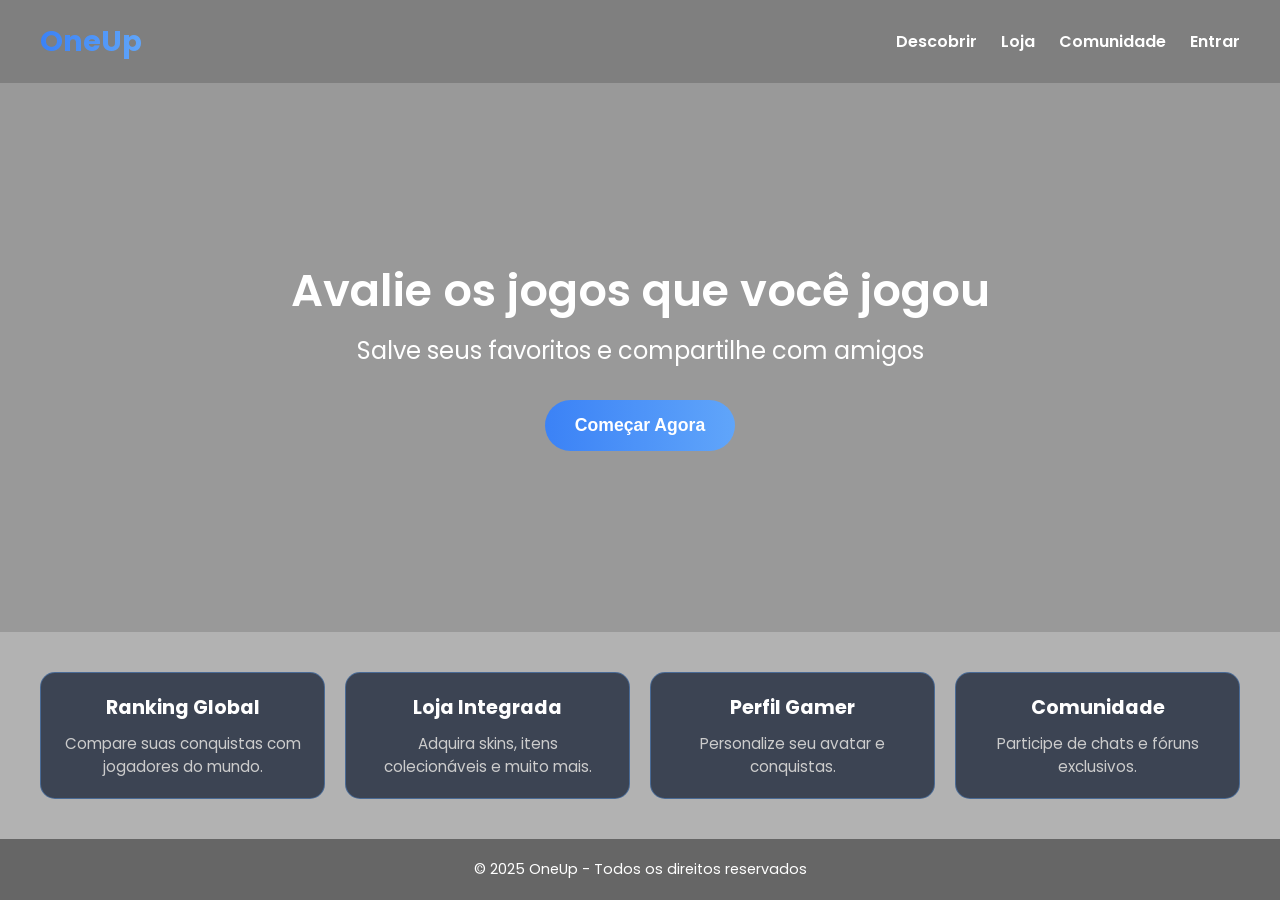
==== index.html @ 99d18c00 "subindo os arquivos do projeto" ====
<!DOCTYPE html>
<html lang="pt-BR">
<head>
  <meta charset="UTF-8" />
  <meta name="viewport" content="width=device-width, initial-scale=1.0" />
  <title>OneUp | Home</title>

  <!-- Fonte moderna -->
  <link href="https://fonts.googleapis.com/css2?family=Poppins:wght@400;600;700&display=swap" rel="stylesheet" />

  <style>
    * { margin: 0; padding: 0; box-sizing: border-box; }
    html, body { height: 100%; }

    body {
      font-family: 'Poppins', sans-serif;
      color: #fff;
      background: url('assets/images/city_background.jpg') center/cover no-repeat;
      display: flex;
      flex-direction: column;
    }

    header {
      display: flex;
      justify-content: space-between;
      align-items: center;
      padding: 20px 40px;
      background: rgba(0,0,0,0.5);
    }

    header .logo {
      font-size: 1.8rem;
      font-weight: 700;
      background: linear-gradient(90deg, #3b82f6, #60a5fa);
      -webkit-background-clip: text;
      color: transparent;
    }

    header .nav-links a {
      margin-left: 20px;
      color: #fff;
      text-decoration: none;
      font-weight: 600;
      transition: opacity 0.2s;
    }
    header .nav-links a:hover { opacity: 0.7; }

    .hero {
      flex: 1;
      display: flex;
      flex-direction: column;
      justify-content: center;
      align-items: center;
      text-align: center;
      padding: 0 20px;
      background: rgba(0,0,0,0.4);
    }
    .hero h1 {
      font-size: 2.8rem;
      line-height: 1.2;
      margin-bottom: 1rem;
      font-weight: 600;
    }
    .hero h2 {
      font-size: 1.5rem;
      margin-bottom: 2rem;
      font-weight: 400;
    }
    .hero .btn-primary {
      padding: 15px 30px;
      background: linear-gradient(90deg, #3b82f6, #60a5fa);
      border: none;
      border-radius: 30px;
      color: #fff;
      font-size: 1.1rem;
      font-weight: 600;
      cursor: pointer;
      transition: transform 0.3s, box-shadow 0.3s;
    }
    .hero .btn-primary:hover {
      transform: scale(1.05);
      box-shadow: 0 0 20px rgba(96,165,250,0.6);
    }

    .features {
      display: grid;
      grid-template-columns: repeat(auto-fit, minmax(200px,1fr));
      gap: 20px;
      padding: 40px;
      background: rgba(0,0,0,0.3);
    }
    .feature-card {
      background: rgba(30,41,59,0.8);
      padding: 20px;
      border-radius: 15px;
      text-align: center;
      transition: transform 0.3s;
      border: 1px solid rgba(96,165,250,0.4);
    }
    .feature-card:hover { transform: translateY(-10px); }
    .feature-card h3 { margin-bottom: 10px; font-size: 1.2rem; }
    .feature-card p { font-size: 0.95rem; color: #ccc; }

    footer {
      text-align: center;
      padding: 20px;
      background: rgba(0,0,0,0.6);
      font-size: 0.9rem;
    }

    @media (max-width: 768px) {
      header { flex-direction: column; padding: 20px; }
      .hero h1 { font-size: 2rem; }
      .hero h2 { font-size: 1.2rem; }
      .features { padding: 20px; gap: 10px; }
    }
  </style>
</head>
<body>
  <header>
    <div class="logo">OneUp</div>
    <nav class="nav-links">
      <a href="discover.html">Descobrir</a>
      <a href="loja.html">Loja</a>
      <a href="comunidade.html">Comunidade</a>
      <a href="login.html">Entrar</a>
    </nav>
  </header>

  <section class="hero">
    <h1>Avalie os jogos que você jogou</h1>
    <h2>Salve seus favoritos e compartilhe com amigos</h2>
    <button class="btn-primary" onclick="location.href='discover.html'">Começar Agora</button>
  </section>

  <section class="features">
    <div class="feature-card">
      <h3>Ranking Global</h3>
      <p>Compare suas conquistas com jogadores do mundo.</p>
    </div>
    <div class="feature-card">
      <h3>Loja Integrada</h3>
      <p>Adquira skins, itens colecionáveis e muito mais.</p>
    </div>
    <div class="feature-card">
      <h3>Perfil Gamer</h3>
      <p>Personalize seu avatar e conquistas.</p>
    </div>
    <div class="feature-card">
      <h3>Comunidade</h3>
      <p>Participe de chats e fóruns exclusivos.</p>
    </div>
  </section>

  <footer>&copy; 2025 OneUp - Todos os direitos reservados</footer>
</body>
</html>
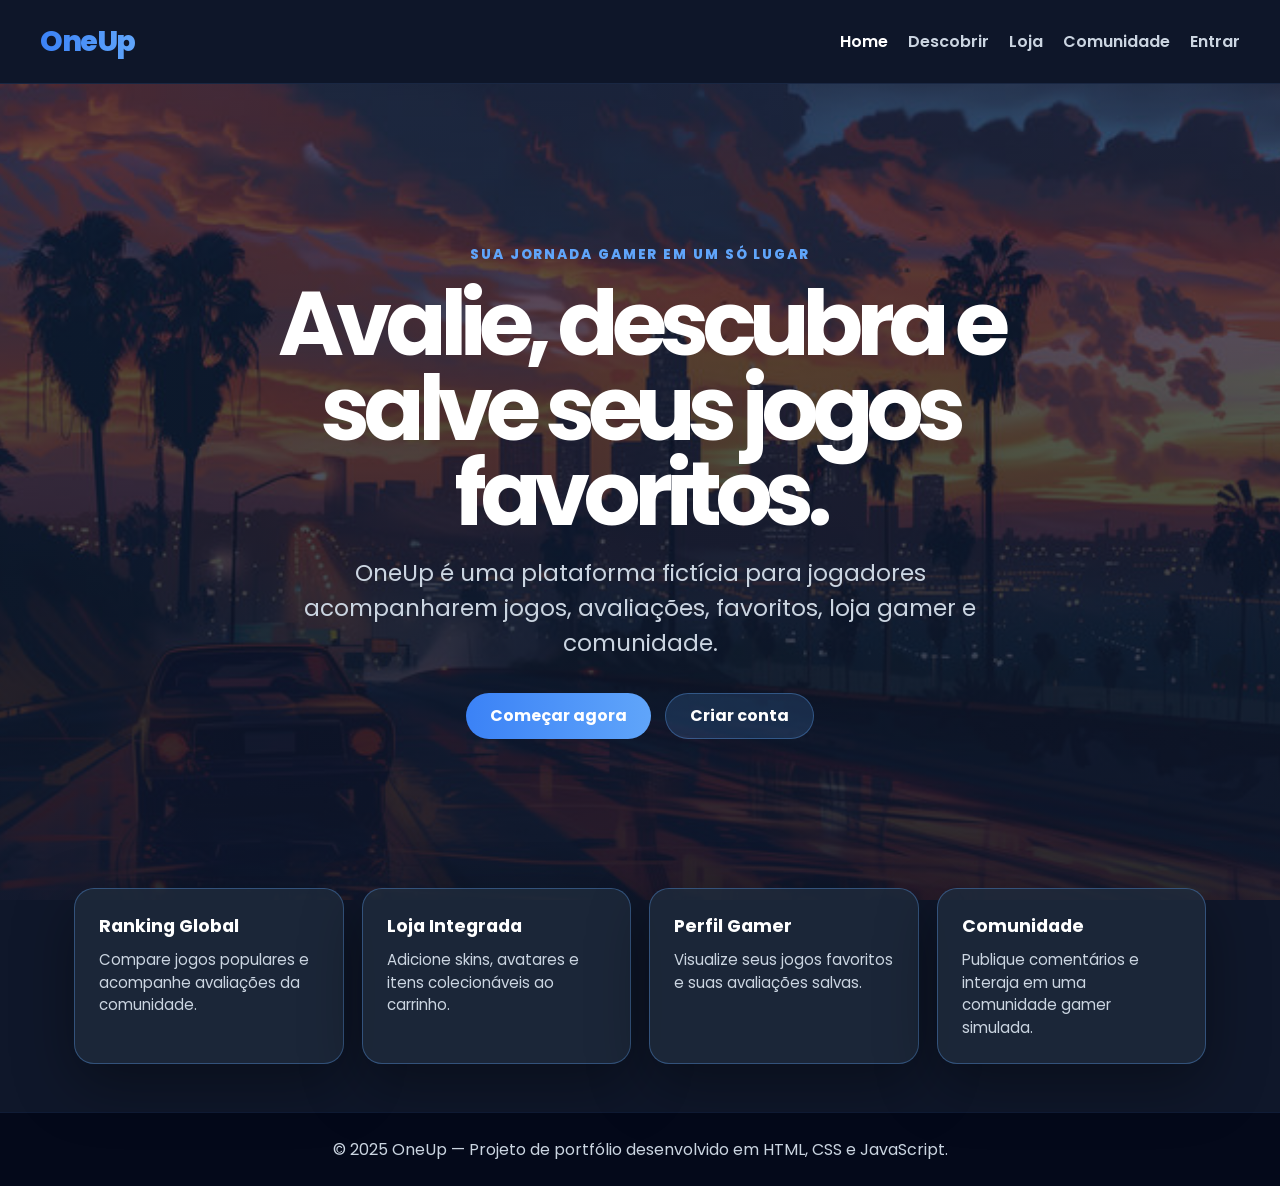
==== commit cca3ff8b: "feat: finalizando projeto OneUp com login, admin, loja e comunidade." ====
--- a/index.html
+++ b/index.html
@@ -3,155 +3,82 @@
 <head>
   <meta charset="UTF-8" />
   <meta name="viewport" content="width=device-width, initial-scale=1.0" />
+
   <title>OneUp | Home</title>
 
-  <!-- Fonte moderna -->
-  <link href="https://fonts.googleapis.com/css2?family=Poppins:wght@400;600;700&display=swap" rel="stylesheet" />
+  <link rel="preconnect" href="https://fonts.googleapis.com" />
+  <link rel="preconnect" href="https://fonts.gstatic.com" crossorigin />
+  <link href="https://fonts.googleapis.com/css2?family=Poppins:wght@400;500;600;700;800&display=swap" rel="stylesheet" />
 
-  <style>
-    * { margin: 0; padding: 0; box-sizing: border-box; }
-    html, body { height: 100%; }
+  <link rel="stylesheet" href="assets/css/style.css" />
+</head>
 
-    body {
-      font-family: 'Poppins', sans-serif;
-      color: #fff;
-      background: url('assets/images/city_background.jpg') center/cover no-repeat;
-      display: flex;
-      flex-direction: column;
-    }
+<body>
+  <header class="app-header">
+    <a class="logo" href="index.html">OneUp</a>
 
-    header {
-      display: flex;
-      justify-content: space-between;
-      align-items: center;
-      padding: 20px 40px;
-      background: rgba(0,0,0,0.5);
-    }
-
-    header .logo {
-      font-size: 1.8rem;
-      font-weight: 700;
-      background: linear-gradient(90deg, #3b82f6, #60a5fa);
-      -webkit-background-clip: text;
-      color: transparent;
-    }
-
-    header .nav-links a {
-      margin-left: 20px;
-      color: #fff;
-      text-decoration: none;
-      font-weight: 600;
-      transition: opacity 0.2s;
-    }
-    header .nav-links a:hover { opacity: 0.7; }
-
-    .hero {
-      flex: 1;
-      display: flex;
-      flex-direction: column;
-      justify-content: center;
-      align-items: center;
-      text-align: center;
-      padding: 0 20px;
-      background: rgba(0,0,0,0.4);
-    }
-    .hero h1 {
-      font-size: 2.8rem;
-      line-height: 1.2;
-      margin-bottom: 1rem;
-      font-weight: 600;
-    }
-    .hero h2 {
-      font-size: 1.5rem;
-      margin-bottom: 2rem;
-      font-weight: 400;
-    }
-    .hero .btn-primary {
-      padding: 15px 30px;
-      background: linear-gradient(90deg, #3b82f6, #60a5fa);
-      border: none;
-      border-radius: 30px;
-      color: #fff;
-      font-size: 1.1rem;
-      font-weight: 600;
-      cursor: pointer;
-      transition: transform 0.3s, box-shadow 0.3s;
-    }
-    .hero .btn-primary:hover {
-      transform: scale(1.05);
-      box-shadow: 0 0 20px rgba(96,165,250,0.6);
-    }
-
-    .features {
-      display: grid;
-      grid-template-columns: repeat(auto-fit, minmax(200px,1fr));
-      gap: 20px;
-      padding: 40px;
-      background: rgba(0,0,0,0.3);
-    }
-    .feature-card {
-      background: rgba(30,41,59,0.8);
-      padding: 20px;
-      border-radius: 15px;
-      text-align: center;
-      transition: transform 0.3s;
-      border: 1px solid rgba(96,165,250,0.4);
-    }
-    .feature-card:hover { transform: translateY(-10px); }
-    .feature-card h3 { margin-bottom: 10px; font-size: 1.2rem; }
-    .feature-card p { font-size: 0.95rem; color: #ccc; }
-
-    footer {
-      text-align: center;
-      padding: 20px;
-      background: rgba(0,0,0,0.6);
-      font-size: 0.9rem;
-    }
-
-    @media (max-width: 768px) {
-      header { flex-direction: column; padding: 20px; }
-      .hero h1 { font-size: 2rem; }
-      .hero h2 { font-size: 1.2rem; }
-      .features { padding: 20px; gap: 10px; }
-    }
-  </style>
-</head>
-<body>
-  <header>
-    <div class="logo">OneUp</div>
     <nav class="nav-links">
+      <a class="active" href="index.html">Home</a>
       <a href="discover.html">Descobrir</a>
       <a href="loja.html">Loja</a>
       <a href="comunidade.html">Comunidade</a>
-      <a href="login.html">Entrar</a>
+      <span data-auth-area>
+        <a href="login.html">Entrar</a>
+      </span>
     </nav>
   </header>
 
-  <section class="hero">
-    <h1>Avalie os jogos que você jogou</h1>
-    <h2>Salve seus favoritos e compartilhe com amigos</h2>
-    <button class="btn-primary" onclick="location.href='discover.html'">Começar Agora</button>
-  </section>
+  <main>
+    <section class="hero-home">
+      <div class="hero-content">
+        <p class="eyebrow">Sua jornada gamer em um só lugar</p>
 
-  <section class="features">
-    <div class="feature-card">
-      <h3>Ranking Global</h3>
-      <p>Compare suas conquistas com jogadores do mundo.</p>
-    </div>
-    <div class="feature-card">
-      <h3>Loja Integrada</h3>
-      <p>Adquira skins, itens colecionáveis e muito mais.</p>
-    </div>
-    <div class="feature-card">
-      <h3>Perfil Gamer</h3>
-      <p>Personalize seu avatar e conquistas.</p>
-    </div>
-    <div class="feature-card">
-      <h3>Comunidade</h3>
-      <p>Participe de chats e fóruns exclusivos.</p>
-    </div>
-  </section>
+        <h1>Avalie, descubra e salve seus jogos favoritos.</h1>
 
-  <footer>&copy; 2025 OneUp - Todos os direitos reservados</footer>
+        <h2>
+          OneUp é uma plataforma fictícia para jogadores acompanharem jogos, avaliações,
+          favoritos, loja gamer e comunidade.
+        </h2>
+
+        <div class="hero-actions">
+          <a class="btn-primary" href="discover.html">Começar agora</a>
+          <a class="btn-secondary" href="login.html">Criar conta</a>
+        </div>
+      </div>
+    </section>
+
+    <section class="page">
+      <div class="features">
+        <article class="feature-card">
+          <h3>Ranking Global</h3>
+          <p>Compare jogos populares e acompanhe avaliações da comunidade.</p>
+        </article>
+
+        <article class="feature-card">
+          <h3>Loja Integrada</h3>
+          <p>Adicione skins, avatares e itens colecionáveis ao carrinho.</p>
+        </article>
+
+        <article class="feature-card">
+          <h3>Perfil Gamer</h3>
+          <p>Visualize seus jogos favoritos e suas avaliações salvas.</p>
+        </article>
+
+        <article class="feature-card">
+          <h3>Comunidade</h3>
+          <p>Publique comentários e interaja em uma comunidade gamer simulada.</p>
+        </article>
+      </div>
+    </section>
+  </main>
+
+  <footer class="app-footer">
+    &copy; 2025 OneUp — Projeto de portfólio desenvolvido em HTML, CSS e JavaScript.
+  </footer>
+
+  <script src="assets/js/auth.js"></script>
+  <script>
+    updateHeaderAuthArea();
+  </script>
 </body>
-</html>
+</html>
--- a/assets/css/style.css
+++ b/assets/css/style.css
@@ -0,0 +1,825 @@
+:root {
+  --bg-dark: #0f172a;
+  --bg-panel: #1e293b;
+  --bg-panel-light: #334155;
+  --primary: #3b82f6;
+  --primary-light: #60a5fa;
+  --text: #ffffff;
+  --text-muted: #cbd5e1;
+  --border: rgba(96, 165, 250, 0.35);
+  --danger: #ef4444;
+  --success: #22c55e;
+  --warning: #f59e0b;
+  --radius: 20px;
+  --shadow: 0 20px 60px rgba(0, 0, 0, 0.35);
+}
+
+* {
+  margin: 0;
+  padding: 0;
+  box-sizing: border-box;
+}
+
+html {
+  scroll-behavior: smooth;
+}
+
+body {
+  min-height: 100vh;
+  font-family: 'Poppins', sans-serif;
+  background: var(--bg-dark);
+  color: var(--text);
+}
+
+a {
+  color: inherit;
+  text-decoration: none;
+}
+
+button,
+input,
+select,
+textarea {
+  font-family: inherit;
+}
+
+button {
+  cursor: pointer;
+}
+
+.app-header {
+  position: sticky;
+  top: 0;
+  z-index: 20;
+  display: flex;
+  align-items: center;
+  justify-content: space-between;
+  gap: 16px;
+  padding: 20px 40px;
+  background: rgba(15, 23, 42, 0.82);
+  backdrop-filter: blur(14px);
+  border-bottom: 1px solid rgba(96, 165, 250, 0.12);
+}
+
+.logo {
+  font-size: 1.8rem;
+  font-weight: 800;
+  letter-spacing: -0.05em;
+  background: linear-gradient(90deg, var(--primary), var(--primary-light));
+  -webkit-background-clip: text;
+  color: transparent;
+}
+
+.nav-links {
+  display: flex;
+  align-items: center;
+  gap: 20px;
+}
+
+.nav-links a {
+  color: var(--text-muted);
+  font-weight: 600;
+  transition: color 0.2s, opacity 0.2s;
+}
+
+.nav-links a:hover,
+.nav-links a.active {
+  color: var(--text);
+}
+
+.btn-primary,
+.btn-secondary,
+.btn-danger {
+  display: inline-flex;
+  align-items: center;
+  justify-content: center;
+  min-height: 46px;
+  padding: 0 24px;
+  border: 0;
+  border-radius: 999px;
+  color: #fff;
+  font-weight: 700;
+  transition: transform 0.2s, box-shadow 0.2s, opacity 0.2s;
+}
+
+.btn-primary {
+  background: linear-gradient(90deg, var(--primary), var(--primary-light));
+}
+
+.btn-secondary {
+  background: rgba(96, 165, 250, 0.16);
+  border: 1px solid var(--border);
+}
+
+.btn-danger {
+  background: var(--danger);
+}
+
+.btn-primary:hover,
+.btn-secondary:hover,
+.btn-danger:hover {
+  transform: translateY(-2px);
+  box-shadow: 0 12px 30px rgba(59, 130, 246, 0.25);
+}
+
+.page {
+  width: 100%;
+  max-width: 1180px;
+  margin: 0 auto;
+  padding: 48px 24px;
+}
+
+.hero-home {
+  min-height: calc(100vh - 84px);
+  display: flex;
+  align-items: center;
+  justify-content: center;
+  padding: 60px 24px;
+  text-align: center;
+  background:
+    linear-gradient(rgba(15, 23, 42, 0.62), rgba(15, 23, 42, 0.88)),
+    url('../images/city_background.jpg') center/cover no-repeat;
+}
+
+.hero-content {
+  max-width: 860px;
+}
+
+.eyebrow {
+  color: var(--primary-light);
+  font-size: 0.85rem;
+  font-weight: 800;
+  letter-spacing: 0.14em;
+  text-transform: uppercase;
+  margin-bottom: 16px;
+}
+
+.hero-content h1 {
+  font-size: clamp(2.4rem, 7vw, 5.8rem);
+  line-height: 0.95;
+  letter-spacing: -0.08em;
+  margin-bottom: 20px;
+}
+
+.hero-content h2 {
+  max-width: 700px;
+  margin: 0 auto 32px;
+  color: var(--text-muted);
+  font-size: clamp(1rem, 3vw, 1.45rem);
+  font-weight: 400;
+  line-height: 1.5;
+}
+
+.hero-actions {
+  display: flex;
+  justify-content: center;
+  flex-wrap: wrap;
+  gap: 14px;
+}
+
+.features {
+  display: grid;
+  grid-template-columns: repeat(4, minmax(0, 1fr));
+  gap: 18px;
+  margin-top: -60px;
+  position: relative;
+  z-index: 2;
+}
+
+.feature-card,
+.panel {
+  background: rgba(30, 41, 59, 0.88);
+  border: 1px solid var(--border);
+  border-radius: var(--radius);
+  box-shadow: var(--shadow);
+}
+
+.feature-card {
+  padding: 24px;
+  transition: transform 0.25s, border-color 0.25s;
+}
+
+.feature-card:hover {
+  transform: translateY(-8px);
+  border-color: rgba(96, 165, 250, 0.7);
+}
+
+.feature-card h3 {
+  margin-bottom: 10px;
+  font-size: 1.1rem;
+}
+
+.feature-card p {
+  color: var(--text-muted);
+  font-size: 0.94rem;
+  line-height: 1.5;
+}
+
+.section-title {
+  margin-bottom: 24px;
+}
+
+.section-title h1,
+.section-title h2 {
+  font-size: clamp(2rem, 5vw, 3.5rem);
+  letter-spacing: -0.06em;
+  line-height: 1;
+}
+
+.section-title p {
+  margin-top: 12px;
+  color: var(--text-muted);
+  line-height: 1.6;
+}
+
+.app-footer {
+  padding: 24px;
+  text-align: center;
+  color: var(--text-muted);
+  background: rgba(2, 6, 23, 0.8);
+  border-top: 1px solid rgba(96, 165, 250, 0.12);
+}
+
+.auth-page {
+  min-height: 100vh;
+  display: grid;
+  place-items: center;
+  padding: 24px;
+  background:
+    radial-gradient(circle at top left, rgba(59, 130, 246, 0.35), transparent 34%),
+    linear-gradient(135deg, #020617, #0f172a 48%, #1e3a8a);
+}
+
+.auth-container {
+  width: 100%;
+  max-width: 1000px;
+  min-height: 600px;
+  display: grid;
+  grid-template-columns: 1fr 1fr;
+  overflow: hidden;
+  border-radius: 28px;
+  background: rgba(30, 41, 59, 0.95);
+  border: 1px solid var(--border);
+  box-shadow: var(--shadow);
+}
+
+.auth-form {
+  padding: 52px 44px;
+  display: flex;
+  flex-direction: column;
+  justify-content: center;
+}
+
+.auth-form h1 {
+  font-size: 2.2rem;
+  letter-spacing: -0.05em;
+  margin-bottom: 8px;
+}
+
+.auth-form p {
+  color: var(--text-muted);
+  line-height: 1.5;
+  margin-bottom: 28px;
+}
+
+.form-group {
+  display: grid;
+  gap: 8px;
+  margin-bottom: 16px;
+}
+
+.form-group label {
+  color: var(--text-muted);
+  font-size: 0.9rem;
+  font-weight: 600;
+}
+
+.form-group input {
+  width: 100%;
+  padding: 14px;
+  border: 1px solid rgba(148, 163, 184, 0.24);
+  border-radius: 14px;
+  background: var(--bg-panel-light);
+  color: var(--text);
+  outline: none;
+}
+
+.form-group input:focus {
+  border-color: var(--primary-light);
+}
+
+.auth-message {
+  min-height: 24px;
+  margin: 8px 0 16px;
+  color: var(--text-muted);
+  font-size: 0.9rem;
+}
+
+.auth-message.success {
+  color: var(--success);
+}
+
+.auth-message.error {
+  color: var(--danger);
+}
+
+.auth-switch {
+  margin-top: 18px;
+  color: var(--text-muted);
+  font-size: 0.92rem;
+}
+
+.auth-switch button {
+  border: 0;
+  background: transparent;
+  color: var(--primary-light);
+  font-weight: 800;
+}
+
+.auth-visual {
+  display: grid;
+  place-items: center;
+  padding: 32px;
+  background:
+    linear-gradient(145deg, rgba(59, 130, 246, 0.2), rgba(96, 165, 250, 0.08)),
+    rgba(15, 23, 42, 0.7);
+}
+
+.auth-visual img {
+  width: min(320px, 80%);
+  animation: float 4s ease-in-out infinite;
+}
+
+.hidden {
+  display: none !important;
+}
+
+@keyframes float {
+  0%, 100% {
+    transform: translateY(0);
+  }
+
+  50% {
+    transform: translateY(-12px);
+  }
+}
+
+@media (max-width: 900px) {
+  .features {
+    grid-template-columns: repeat(2, minmax(0, 1fr));
+    margin-top: 0;
+  }
+
+  .auth-container {
+    grid-template-columns: 1fr;
+  }
+
+  .auth-visual {
+    display: none;
+  }
+}
+
+@media (max-width: 680px) {
+  .app-header {
+    align-items: flex-start;
+    flex-direction: column;
+    padding: 18px 22px;
+  }
+
+  .nav-links {
+    width: 100%;
+    overflow-x: auto;
+    padding-bottom: 4px;
+  }
+
+  .hero-home {
+    min-height: auto;
+    padding: 76px 20px;
+  }
+
+  .features {
+    grid-template-columns: 1fr;
+  }
+
+  .auth-form {
+    padding: 34px 24px;
+  }
+}
+
+.toolbar {
+  display: grid;
+  grid-template-columns: 1fr 220px;
+  gap: 14px;
+  margin: 28px 0;
+}
+
+.search-input,
+.filter-select {
+  width: 100%;
+  padding: 14px 16px;
+  border: 1px solid rgba(148, 163, 184, 0.24);
+  border-radius: 14px;
+  background: var(--bg-panel);
+  color: var(--text);
+  outline: none;
+}
+
+.cards-grid {
+  display: grid;
+  grid-template-columns: repeat(3, minmax(0, 1fr));
+  gap: 18px;
+}
+
+.game-card,
+.store-card,
+.post-card {
+  padding: 20px;
+  border-radius: var(--radius);
+  background: rgba(30, 41, 59, 0.88);
+  border: 1px solid var(--border);
+  box-shadow: var(--shadow);
+}
+
+.game-cover {
+  height: 160px;
+  display: grid;
+  place-items: center;
+  margin-bottom: 16px;
+  border-radius: 16px;
+  background: linear-gradient(135deg, rgba(59, 130, 246, 0.35), rgba(96, 165, 250, 0.08));
+  font-size: 3rem;
+}
+
+.game-card h3 {
+  margin-bottom: 6px;
+  font-size: 1.15rem;
+}
+
+.game-meta {
+  color: var(--text-muted);
+  font-size: 0.9rem;
+  margin-bottom: 14px;
+}
+
+.rating-row {
+  display: flex;
+  align-items: center;
+  justify-content: space-between;
+  gap: 14px;
+  margin-top: 14px;
+}
+
+.stars {
+  display: flex;
+  gap: 4px;
+}
+
+.star {
+  border: 0;
+  background: transparent;
+  color: #64748b;
+  font-size: 1.25rem;
+  cursor: pointer;
+}
+
+.star.active {
+  color: #facc15;
+}
+
+.card-actions {
+  display: flex;
+  gap: 10px;
+  margin-top: 16px;
+}
+
+.card-actions button {
+  flex: 1;
+}
+
+.profile-header {
+  display: grid;
+  grid-template-columns: 1fr auto;
+  align-items: center;
+  gap: 18px;
+  margin-bottom: 28px;
+}
+
+.profile-card {
+  padding: 28px;
+  border-radius: var(--radius);
+  background: linear-gradient(135deg, rgba(59, 130, 246, 0.28), rgba(30, 41, 59, 0.88));
+  border: 1px solid var(--border);
+  box-shadow: var(--shadow);
+}
+
+.profile-card h1 {
+  font-size: clamp(2rem, 5vw, 3.6rem);
+  line-height: 1;
+  letter-spacing: -0.06em;
+}
+
+.profile-card p {
+  margin-top: 10px;
+  color: var(--text-muted);
+}
+
+.stats-grid {
+  display: grid;
+  grid-template-columns: repeat(3, minmax(0, 1fr));
+  gap: 14px;
+  margin: 24px 0;
+}
+
+.stat-card {
+  padding: 20px;
+  border-radius: 18px;
+  background: rgba(30, 41, 59, 0.88);
+  border: 1px solid var(--border);
+}
+
+.stat-card strong {
+  display: block;
+  font-size: 2rem;
+}
+
+.stat-card span {
+  color: var(--text-muted);
+  font-size: 0.92rem;
+}
+
+.empty-state {
+  padding: 24px;
+  border-radius: var(--radius);
+  background: rgba(30, 41, 59, 0.7);
+  border: 1px dashed var(--border);
+  color: var(--text-muted);
+  text-align: center;
+}
+
+@media (max-width: 900px) {
+  .cards-grid {
+    grid-template-columns: repeat(2, minmax(0, 1fr));
+  }
+
+  .toolbar {
+    grid-template-columns: 1fr;
+  }
+
+  .profile-header {
+    grid-template-columns: 1fr;
+  }
+}
+
+@media (max-width: 620px) {
+  .cards-grid,
+  .stats-grid {
+    grid-template-columns: 1fr;
+  }
+
+  .card-actions {
+    flex-direction: column;
+  }
+}
+
+.price {
+  display: inline-flex;
+  align-items: center;
+  margin: 14px 0 0;
+  padding: 8px 12px;
+  border-radius: 999px;
+  background: rgba(96, 165, 250, 0.16);
+  color: var(--primary-light);
+  font-weight: 800;
+}
+
+.cart-layout {
+  display: grid;
+  grid-template-columns: 1fr 340px;
+  gap: 22px;
+  align-items: start;
+}
+
+.cart-panel {
+  position: sticky;
+  top: 110px;
+  padding: 22px;
+  border-radius: var(--radius);
+  background: rgba(30, 41, 59, 0.9);
+  border: 1px solid var(--border);
+  box-shadow: var(--shadow);
+}
+
+.cart-panel h2 {
+  margin-bottom: 16px;
+}
+
+.cart-items {
+  display: grid;
+  gap: 12px;
+  margin-bottom: 18px;
+}
+
+.cart-item {
+  display: flex;
+  justify-content: space-between;
+  gap: 12px;
+  padding: 12px;
+  border-radius: 14px;
+  background: rgba(15, 23, 42, 0.7);
+}
+
+.cart-item strong {
+  display: block;
+  font-size: 0.92rem;
+}
+
+.cart-item span {
+  color: var(--text-muted);
+  font-size: 0.82rem;
+}
+
+.cart-total {
+  display: flex;
+  justify-content: space-between;
+  padding-top: 16px;
+  border-top: 1px solid rgba(148, 163, 184, 0.2);
+  font-size: 1.1rem;
+  font-weight: 800;
+}
+
+.post-form {
+  display: grid;
+  gap: 14px;
+  margin: 24px 0;
+  padding: 22px;
+  border-radius: var(--radius);
+  background: rgba(30, 41, 59, 0.9);
+  border: 1px solid var(--border);
+  box-shadow: var(--shadow);
+}
+
+.post-form textarea {
+  min-height: 130px;
+  resize: vertical;
+  padding: 14px;
+  border: 1px solid rgba(148, 163, 184, 0.24);
+  border-radius: 14px;
+  background: var(--bg-panel-light);
+  color: var(--text);
+  outline: none;
+}
+
+.post-form textarea:focus {
+  border-color: var(--primary-light);
+}
+
+.posts-list {
+  display: grid;
+  gap: 16px;
+}
+
+.post-card header {
+  display: flex;
+  justify-content: space-between;
+  gap: 12px;
+  margin-bottom: 12px;
+}
+
+.post-card strong {
+  color: var(--text);
+}
+
+.post-card time {
+  color: var(--text-muted);
+  font-size: 0.82rem;
+}
+
+.post-card p {
+  color: var(--text-muted);
+  line-height: 1.6;
+}
+
+.like-row {
+  display: flex;
+  justify-content: space-between;
+  align-items: center;
+  gap: 12px;
+  margin-top: 16px;
+}
+
+.like-row span {
+  color: var(--text-muted);
+  font-size: 0.9rem;
+}
+
+@media (max-width: 960px) {
+  .cart-layout {
+    grid-template-columns: 1fr;
+  }
+
+  .cart-panel {
+    position: static;
+  }
+}
+
+.admin-layout {
+  display: grid;
+  grid-template-columns: 380px 1fr;
+  gap: 22px;
+  align-items: start;
+}
+
+.admin-form {
+  position: sticky;
+  top: 110px;
+  display: grid;
+  gap: 14px;
+  padding: 22px;
+  border-radius: var(--radius);
+  background: rgba(30, 41, 59, 0.9);
+  border: 1px solid var(--border);
+  box-shadow: var(--shadow);
+}
+
+.admin-form input,
+.admin-form select,
+.admin-form textarea {
+  width: 100%;
+  padding: 14px;
+  border: 1px solid rgba(148, 163, 184, 0.24);
+  border-radius: 14px;
+  background: var(--bg-panel-light);
+  color: var(--text);
+  outline: none;
+}
+
+.admin-form textarea {
+  min-height: 120px;
+  resize: vertical;
+}
+
+.admin-form input:focus,
+.admin-form select:focus,
+.admin-form textarea:focus {
+  border-color: var(--primary-light);
+}
+
+.admin-list {
+  display: grid;
+  gap: 14px;
+}
+
+.admin-item {
+  display: grid;
+  grid-template-columns: auto 1fr auto;
+  align-items: center;
+  gap: 16px;
+  padding: 16px;
+  border-radius: 18px;
+  background: rgba(30, 41, 59, 0.88);
+  border: 1px solid var(--border);
+}
+
+.admin-icon {
+  width: 52px;
+  height: 52px;
+  display: grid;
+  place-items: center;
+  border-radius: 16px;
+  background: rgba(96, 165, 250, 0.14);
+  font-size: 1.7rem;
+}
+
+.admin-item h3 {
+  margin-bottom: 4px;
+}
+
+.admin-item p {
+  color: var(--text-muted);
+  font-size: 0.9rem;
+}
+
+.badge-admin {
+  display: inline-flex;
+  width: fit-content;
+  padding: 6px 10px;
+  border-radius: 999px;
+  background: rgba(96, 165, 250, 0.16);
+  color: var(--primary-light);
+  font-size: 0.78rem;
+  font-weight: 800;
+}
+
+@media (max-width: 960px) {
+  .admin-layout {
+    grid-template-columns: 1fr;
+  }
+
+  .admin-form {
+    position: static;
+  }
+
+  .admin-item {
+    grid-template-columns: 1fr;
+  }
+}
